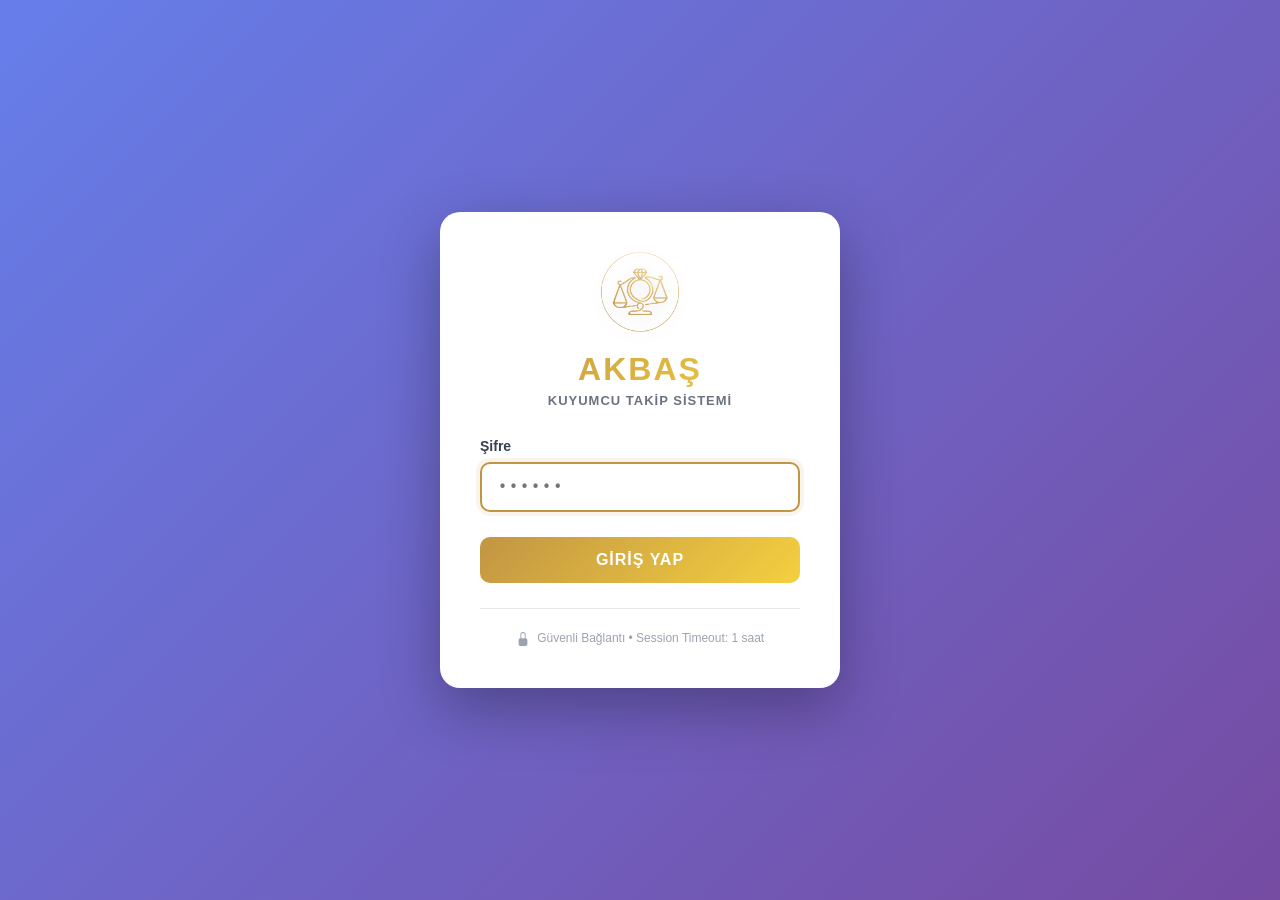
==== static/login.html @ 031cc28c "initial push" ====
<!doctype html>
<html lang="tr">
  <head>
    <meta charset="utf-8" />
    <meta name="viewport" content="width=device-width, initial-scale=1" />
    <title>AKBAŞ - Giriş</title>
    <link rel="icon" type="image/png" href="/static/logo.png" />
    <style>
      * {
        margin: 0;
        padding: 0;
        box-sizing: border-box;
      }
      
      body {
        font-family: -apple-system, BlinkMacSystemFont, "Segoe UI", Roboto, sans-serif;
        background: linear-gradient(135deg, #667eea 0%, #764ba2 100%);
        min-height: 100vh;
        display: flex;
        align-items: center;
        justify-content: center;
        padding: 20px;
      }
      
      .login-container {
        background: #fff;
        border-radius: 20px;
        box-shadow: 0 20px 60px rgba(0, 0, 0, 0.3);
        padding: 40px;
        width: 100%;
        max-width: 400px;
        animation: slideIn 0.5s ease;
      }
      
      @keyframes slideIn {
        from {
          opacity: 0;
          transform: translateY(-20px);
        }
        to {
          opacity: 1;
          transform: translateY(0);
        }
      }
      
      .logo-container {
        text-align: center;
        margin-bottom: 30px;
      }
      
      .logo {
        width: 80px;
        height: 80px;
        margin-bottom: 15px;
        filter: drop-shadow(0 4px 8px rgba(0, 0, 0, 0.1));
      }
      
      .brand-name {
        font-size: 32px;
        font-weight: 800;
        background: linear-gradient(135deg, #C29543 0%, #F4D03F 100%);
        -webkit-background-clip: text;
        -webkit-text-fill-color: transparent;
        background-clip: text;
        letter-spacing: 2px;
        margin-bottom: 5px;
      }
      
      .brand-subtitle {
        font-size: 13px;
        color: #6B7280;
        font-weight: 600;
        letter-spacing: 1px;
      }
      
      .form-group {
        margin-bottom: 25px;
      }
      
      label {
        display: block;
        font-size: 14px;
        font-weight: 700;
        color: #374151;
        margin-bottom: 8px;
      }
      
      input[type="password"] {
        width: 100%;
        padding: 14px 16px;
        border: 2px solid #E5E7EB;
        border-radius: 10px;
        font-size: 15px;
        transition: all 0.3s;
        font-family: monospace;
        letter-spacing: 2px;
      }
      
      input[type="password"]:focus {
        outline: none;
        border-color: #C29543;
        box-shadow: 0 0 0 4px rgba(194, 149, 67, 0.1);
      }
      
      .login-btn {
        width: 100%;
        padding: 14px;
        background: linear-gradient(135deg, #C29543 0%, #F4D03F 100%);
        color: #fff;
        border: none;
        border-radius: 10px;
        font-size: 16px;
        font-weight: 700;
        cursor: pointer;
        transition: all 0.3s;
        letter-spacing: 1px;
      }
      
      .login-btn:hover {
        transform: translateY(-2px);
        box-shadow: 0 8px 20px rgba(194, 149, 67, 0.3);
      }
      
      .login-btn:active {
        transform: translateY(0);
      }
      
      .error-message {
        background: #FEE2E2;
        color: #991B1B;
        padding: 12px 16px;
        border-radius: 10px;
        font-size: 14px;
        font-weight: 600;
        margin-bottom: 20px;
        display: none;
        border-left: 4px solid #DC2626;
      }
      
      .error-message.show {
        display: block;
        animation: shake 0.5s;
      }
      
      @keyframes shake {
        0%, 100% { transform: translateX(0); }
        25% { transform: translateX(-10px); }
        75% { transform: translateX(10px); }
      }
      
      .security-info {
        margin-top: 25px;
        padding-top: 20px;
        border-top: 1px solid #E5E7EB;
        font-size: 12px;
        color: #9CA3AF;
        text-align: center;
        line-height: 1.6;
      }
      
      .security-info svg {
        width: 14px;
        height: 14px;
        vertical-align: middle;
        margin-right: 4px;
      }
      
      @media (max-width: 480px) {
        .login-container {
          padding: 30px 25px;
        }
        
        .brand-name {
          font-size: 28px;
        }
      }
    </style>
  </head>
  <body>
    <div class="login-container">
      <div class="logo-container">
        <img src="/static/logo.png" alt="AKBAŞ Logo" class="logo" onerror="this.style.display='none'" />
        <div class="brand-name">AKBAŞ</div>
        <div class="brand-subtitle">KUYUMCU TAKİP SİSTEMİ</div>
      </div>
      
      <div id="error" class="error-message"></div>
      
      <form id="loginForm">
        <div class="form-group">
          <label for="password">Şifre</label>
          <input 
            type="password" 
            id="password" 
            name="password" 
            placeholder="••••••"
            autocomplete="off"
            required 
          />
        </div>
        
        <button type="submit" class="login-btn">
          GİRİŞ YAP
        </button>
      </form>
      
      <div class="security-info">
        <svg fill="currentColor" viewBox="0 0 16 16">
          <path d="M8 1a2 2 0 0 1 2 2v4H6V3a2 2 0 0 1 2-2zm3 6V3a3 3 0 0 0-6 0v4a2 2 0 0 0-2 2v5a2 2 0 0 0 2 2h6a2 2 0 0 0 2-2V9a2 2 0 0 0-2-2z"/>
        </svg>
        Güvenli Bağlantı • Session Timeout: 1 saat
      </div>
    </div>
    
    <script>
      const form = document.getElementById('loginForm');
      const errorDiv = document.getElementById('error');
      const passwordInput = document.getElementById('password');
      
      // Otomatik focus
      passwordInput.focus();
      
      form.addEventListener('submit', async (e) => {
        e.preventDefault();
        
        const password = passwordInput.value;
        
        try {
          const response = await fetch('/api/login', {
            method: 'POST',
            headers: { 'Content-Type': 'application/json' },
            body: JSON.stringify({ password })
          });
          
          const data = await response.json();
          
          if (response.ok && data.status === 'success') {
            // Session token cookie'ye kaydedildi, ana sayfaya yönlendir
            window.location.href = '/';
          } else {
            showError(data.message || 'Şifre hatalı. Lütfen tekrar deneyin.');
            passwordInput.value = '';
            passwordInput.focus();
          }
        } catch (error) {
          showError('Bağlantı hatası. Lütfen tekrar deneyin.');
        }
      });
      
      function showError(message) {
        errorDiv.textContent = message;
        errorDiv.classList.remove('show');
        setTimeout(() => errorDiv.classList.add('show'), 10);
        
        setTimeout(() => {
          errorDiv.classList.remove('show');
        }, 4000);
      }
      
      // Enter tuşu ile gönder
      passwordInput.addEventListener('keypress', (e) => {
        if (e.key === 'Enter') {
          form.dispatchEvent(new Event('submit'));
        }
      });
    </script>
  </body>
</html>
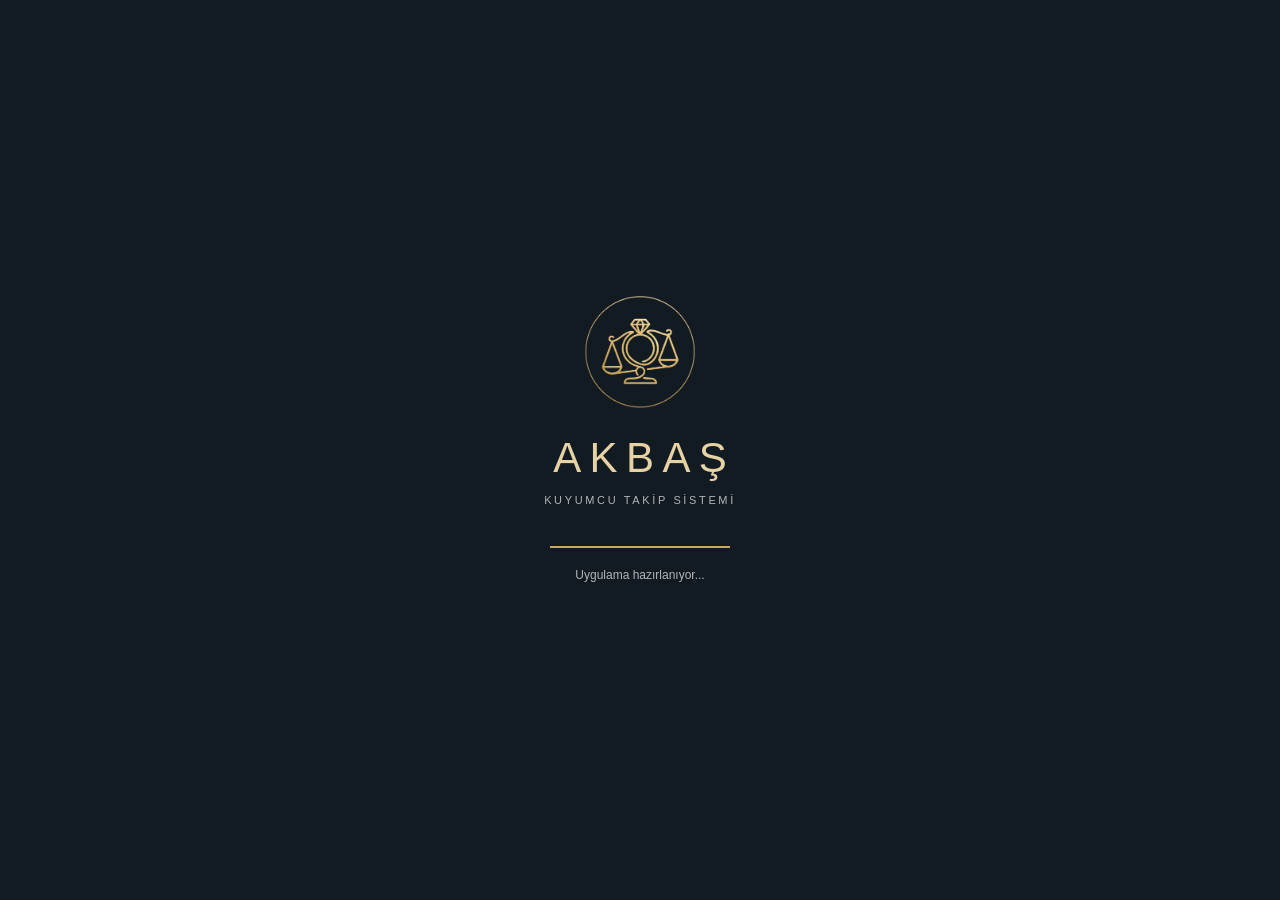
==== commit 48d6f4c5: "Fix gram stock and track expenses against milyem profit Use one autocomplete menu, add passwordless " ====
--- a/static/login.html
+++ b/static/login.html
@@ -1,268 +1,62 @@
 <!doctype html>
 <html lang="tr">
-  <head>
-    <meta charset="utf-8" />
-    <meta name="viewport" content="width=device-width, initial-scale=1" />
-    <title>AKBAŞ - Giriş</title>
-    <link rel="icon" type="image/png" href="/static/logo.png" />
-    <style>
-      * {
-        margin: 0;
-        padding: 0;
-        box-sizing: border-box;
-      }
-      
-      body {
-        font-family: -apple-system, BlinkMacSystemFont, "Segoe UI", Roboto, sans-serif;
-        background: linear-gradient(135deg, #667eea 0%, #764ba2 100%);
-        min-height: 100vh;
-        display: flex;
-        align-items: center;
-        justify-content: center;
-        padding: 20px;
-      }
-      
-      .login-container {
-        background: #fff;
-        border-radius: 20px;
-        box-shadow: 0 20px 60px rgba(0, 0, 0, 0.3);
-        padding: 40px;
-        width: 100%;
-        max-width: 400px;
-        animation: slideIn 0.5s ease;
-      }
-      
-      @keyframes slideIn {
-        from {
-          opacity: 0;
-          transform: translateY(-20px);
-        }
-        to {
-          opacity: 1;
-          transform: translateY(0);
-        }
-      }
-      
-      .logo-container {
-        text-align: center;
-        margin-bottom: 30px;
-      }
-      
-      .logo {
-        width: 80px;
-        height: 80px;
-        margin-bottom: 15px;
-        filter: drop-shadow(0 4px 8px rgba(0, 0, 0, 0.1));
-      }
-      
-      .brand-name {
-        font-size: 32px;
-        font-weight: 800;
-        background: linear-gradient(135deg, #C29543 0%, #F4D03F 100%);
-        -webkit-background-clip: text;
-        -webkit-text-fill-color: transparent;
-        background-clip: text;
-        letter-spacing: 2px;
-        margin-bottom: 5px;
-      }
-      
-      .brand-subtitle {
-        font-size: 13px;
-        color: #6B7280;
-        font-weight: 600;
-        letter-spacing: 1px;
-      }
-      
-      .form-group {
-        margin-bottom: 25px;
-      }
-      
-      label {
-        display: block;
-        font-size: 14px;
-        font-weight: 700;
-        color: #374151;
-        margin-bottom: 8px;
-      }
-      
-      input[type="password"] {
-        width: 100%;
-        padding: 14px 16px;
-        border: 2px solid #E5E7EB;
-        border-radius: 10px;
-        font-size: 15px;
-        transition: all 0.3s;
-        font-family: monospace;
-        letter-spacing: 2px;
-      }
-      
-      input[type="password"]:focus {
-        outline: none;
-        border-color: #C29543;
-        box-shadow: 0 0 0 4px rgba(194, 149, 67, 0.1);
-      }
-      
-      .login-btn {
-        width: 100%;
-        padding: 14px;
-        background: linear-gradient(135deg, #C29543 0%, #F4D03F 100%);
-        color: #fff;
-        border: none;
-        border-radius: 10px;
-        font-size: 16px;
-        font-weight: 700;
-        cursor: pointer;
-        transition: all 0.3s;
-        letter-spacing: 1px;
-      }
-      
-      .login-btn:hover {
-        transform: translateY(-2px);
-        box-shadow: 0 8px 20px rgba(194, 149, 67, 0.3);
-      }
-      
-      .login-btn:active {
-        transform: translateY(0);
-      }
-      
-      .error-message {
-        background: #FEE2E2;
-        color: #991B1B;
-        padding: 12px 16px;
-        border-radius: 10px;
-        font-size: 14px;
-        font-weight: 600;
-        margin-bottom: 20px;
-        display: none;
-        border-left: 4px solid #DC2626;
-      }
-      
-      .error-message.show {
-        display: block;
-        animation: shake 0.5s;
-      }
-      
-      @keyframes shake {
-        0%, 100% { transform: translateX(0); }
-        25% { transform: translateX(-10px); }
-        75% { transform: translateX(10px); }
-      }
-      
-      .security-info {
-        margin-top: 25px;
-        padding-top: 20px;
-        border-top: 1px solid #E5E7EB;
-        font-size: 12px;
-        color: #9CA3AF;
-        text-align: center;
-        line-height: 1.6;
-      }
-      
-      .security-info svg {
-        width: 14px;
-        height: 14px;
-        vertical-align: middle;
-        margin-right: 4px;
-      }
-      
-      @media (max-width: 480px) {
-        .login-container {
-          padding: 30px 25px;
-        }
-        
-        .brand-name {
-          font-size: 28px;
-        }
-      }
-    </style>
-  </head>
-  <body>
-    <div class="login-container">
-      <div class="logo-container">
-        <img src="/static/logo.png" alt="AKBAŞ Logo" class="logo" onerror="this.style.display='none'" />
-        <div class="brand-name">AKBAŞ</div>
-        <div class="brand-subtitle">KUYUMCU TAKİP SİSTEMİ</div>
-      </div>
-      
-      <div id="error" class="error-message"></div>
-      
-      <form id="loginForm">
-        <div class="form-group">
-          <label for="password">Şifre</label>
-          <input 
-            type="password" 
-            id="password" 
-            name="password" 
-            placeholder="••••••"
-            autocomplete="off"
-            required 
-          />
-        </div>
-        
-        <button type="submit" class="login-btn">
-          GİRİŞ YAP
-        </button>
-      </form>
-      
-      <div class="security-info">
-        <svg fill="currentColor" viewBox="0 0 16 16">
-          <path d="M8 1a2 2 0 0 1 2 2v4H6V3a2 2 0 0 1 2-2zm3 6V3a3 3 0 0 0-6 0v4a2 2 0 0 0-2 2v5a2 2 0 0 0 2 2h6a2 2 0 0 0 2-2V9a2 2 0 0 0-2-2z"/>
-        </svg>
-        Güvenli Bağlantı • Session Timeout: 1 saat
-      </div>
-    </div>
-    
-    <script>
-      const form = document.getElementById('loginForm');
-      const errorDiv = document.getElementById('error');
-      const passwordInput = document.getElementById('password');
-      
-      // Otomatik focus
-      passwordInput.focus();
-      
-      form.addEventListener('submit', async (e) => {
-        e.preventDefault();
-        
-        const password = passwordInput.value;
-        
-        try {
-          const response = await fetch('/api/login', {
-            method: 'POST',
-            headers: { 'Content-Type': 'application/json' },
-            body: JSON.stringify({ password })
-          });
-          
-          const data = await response.json();
-          
-          if (response.ok && data.status === 'success') {
-            // Session token cookie'ye kaydedildi, ana sayfaya yönlendir
-            window.location.href = '/';
-          } else {
-            showError(data.message || 'Şifre hatalı. Lütfen tekrar deneyin.');
-            passwordInput.value = '';
-            passwordInput.focus();
-          }
-        } catch (error) {
-          showError('Bağlantı hatası. Lütfen tekrar deneyin.');
-        }
-      });
-      
-      function showError(message) {
-        errorDiv.textContent = message;
-        errorDiv.classList.remove('show');
-        setTimeout(() => errorDiv.classList.add('show'), 10);
-        
-        setTimeout(() => {
-          errorDiv.classList.remove('show');
-        }, 4000);
-      }
-      
-      // Enter tuşu ile gönder
-      passwordInput.addEventListener('keypress', (e) => {
-        if (e.key === 'Enter') {
-          form.dispatchEvent(new Event('submit'));
-        }
-      });
-    </script>
-  </body>
+<head>
+  <meta charset="utf-8" />
+  <meta name="viewport" content="width=device-width, initial-scale=1" />
+  <title>AKBAŞ | Kuyumcu Takip</title>
+  <link rel="icon" type="image/png" href="/static/logo.png" />
+  <style>
+    * { box-sizing: border-box; }
+    body { margin: 0; min-height: 100vh; min-height: 100svh; display: grid; place-items: center; padding: 24px; background: #121a22; color: #e6d2a5; font-family: "Segoe UI", Arial, sans-serif; }
+    main { width: min(100%, 400px); text-align: center; animation: reveal .65s ease-out both; }
+    .logo { display: block; width: 112px; height: 112px; object-fit: contain; margin: 0 auto 26px; }
+    h1 { margin: 0; font-size: 42px; font-weight: 500; letter-spacing: .2em; padding-left: .2em; }
+    .subtitle { margin: 12px 0 40px; font-size: 11px; letter-spacing: .24em; text-transform: uppercase; color: #b1b6b9; }
+    .track { height: 2px; max-width: 180px; margin: 0 auto 20px; background: #ffffff12; overflow: hidden; }
+    .track::after { content: ""; display: block; height: 100%; background: #c9a663; transform-origin: left; animation: progress 1.6s ease-out both; }
+    #status { min-height: 24px; font-size: 12px; color: #b1b6b9; }
+    button { margin-top: 14px; padding: 11px 24px; background: #c9a663; color: #121a22; border: 0; border-radius: 5px; font: inherit; cursor: pointer; }
+    button:focus-visible { outline: 2px solid #fff; outline-offset: 4px; }
+    [hidden] { display: none; }
+    @keyframes reveal { from { opacity: 0; transform: translateY(8px); } to { opacity: 1; transform: translateY(0); } }
+    @keyframes progress { from { transform: scaleX(0); } to { transform: scaleX(1); } }
+    @media (prefers-reduced-motion: reduce) { main, .track::after { animation: none; } }
+  </style>
+</head>
+<body>
+  <main aria-label="AKBAŞ Kuyumcu Takip">
+    <img class="logo" src="/static/logo.png" alt="AKBAŞ Logo" width="112" height="112" />
+    <h1>AKBAŞ</h1>
+    <p class="subtitle">Kuyumcu Takip Sistemi</p>
+    <div class="track" aria-hidden="true"></div>
+    <p id="status" role="status" aria-live="polite">Uygulama hazırlanıyor...</p>
+    <button id="retry" type="button" hidden>Tekrar dene</button>
+    <noscript>Uygulamayı açmak için JavaScript etkin olmalıdır.</noscript>
+  </main>
+  <script>
+    const status = document.querySelector('#status');
+    const retry = document.querySelector('#retry');
+    async function enter() {
+      retry.hidden = true;
+      status.textContent = 'Uygulama haz\u0131rlan\u0131yor...';
+      const controller = new AbortController();
+      const timeout = setTimeout(() => controller.abort(), 10000);
+      try {
+        const [response] = await Promise.all([
+          fetch('/api/login', { method: 'POST', signal: controller.signal }),
+          new Promise(resolve => setTimeout(resolve, 1600)),
+        ]);
+        if (!response.ok) throw new Error('Session failed');
+        const result = await response.json();
+        if (!result.data?.authenticated) throw new Error('Session failed');
+        window.location.replace('/');
+      } catch (error) {
+        status.textContent = 'Uygulama a\u00e7\u0131lamad\u0131. L\u00fctfen tekrar deneyin.';
+        retry.hidden = false;
+      } finally { clearTimeout(timeout); }
+    }
+    retry.addEventListener('click', enter);
+    enter();
+  </script>
+</body>
 </html>
